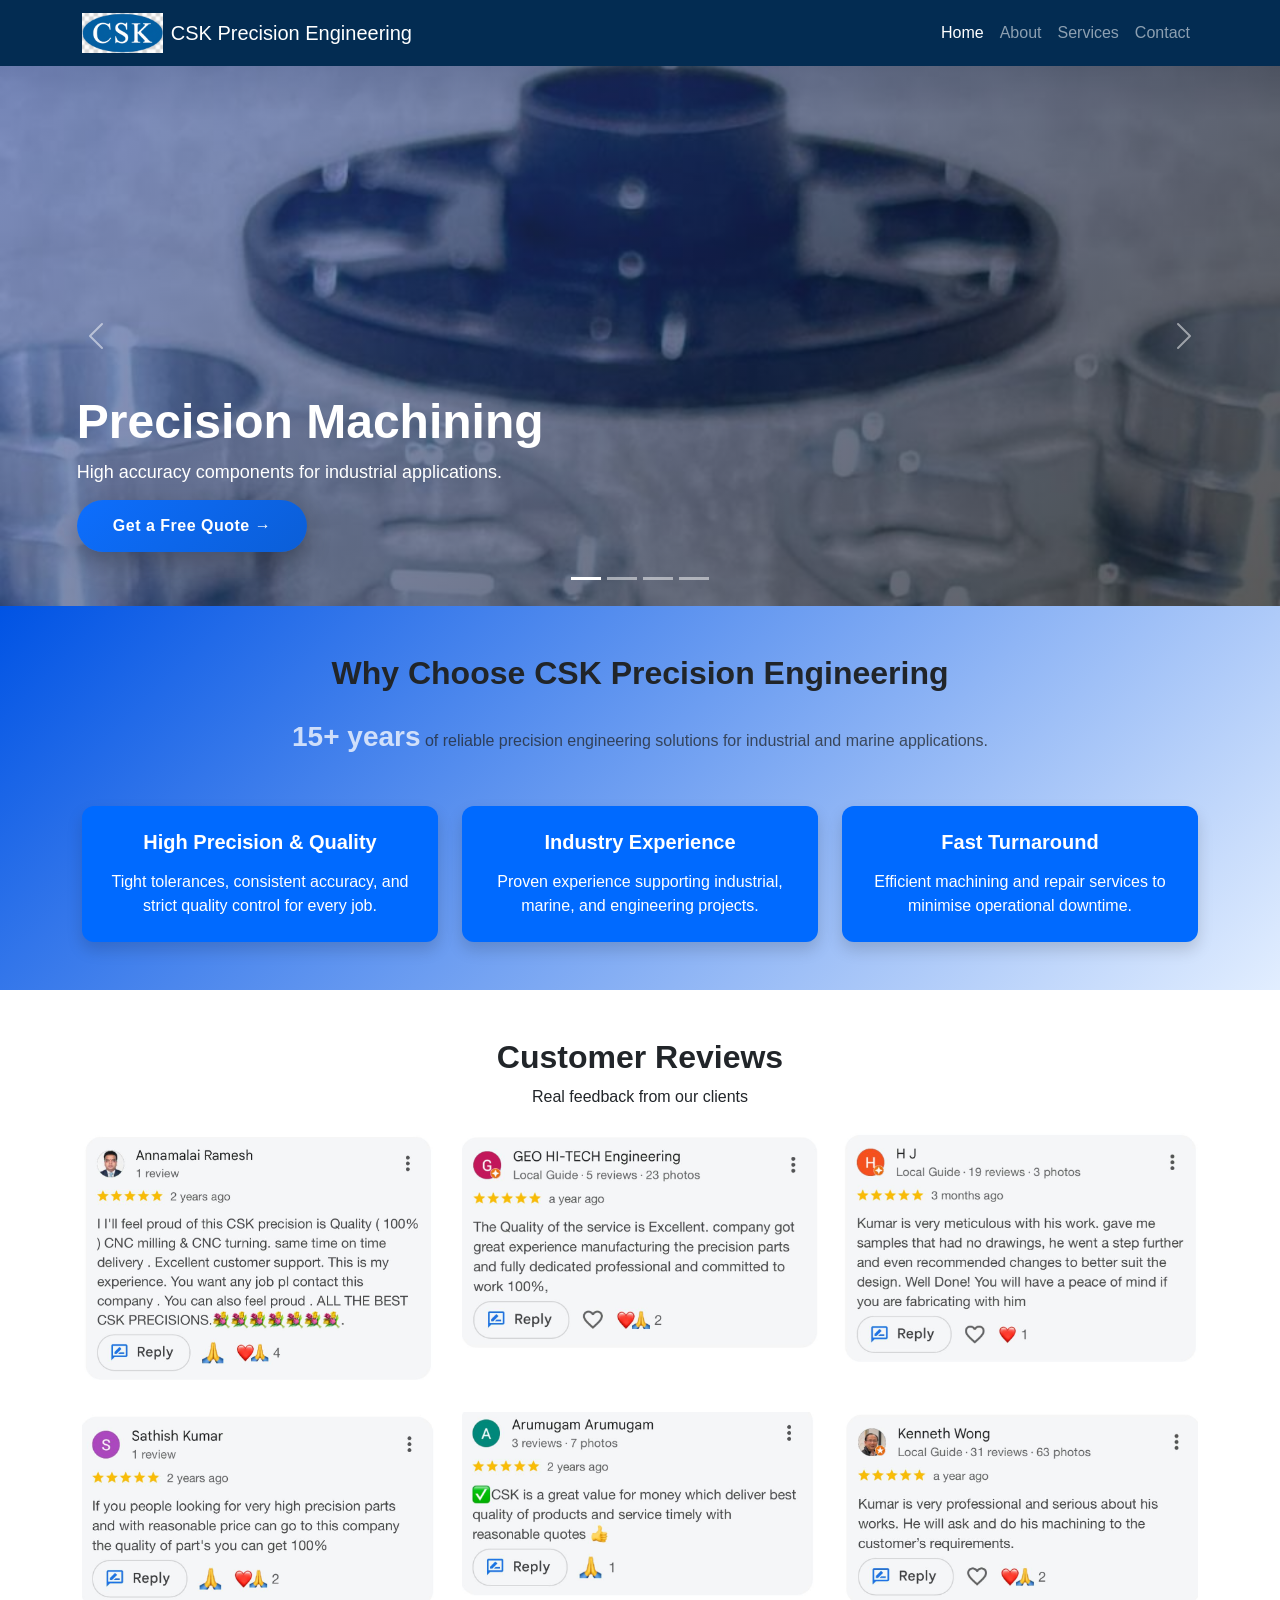
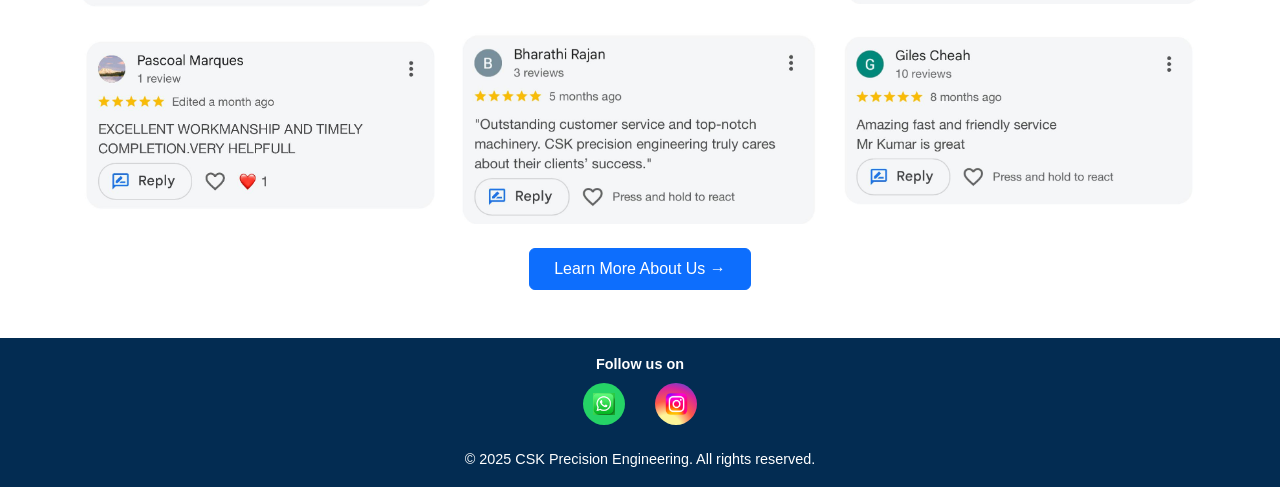
==== index.html @ 38c553c3 "minor" ====
<!DOCTYPE html>
<html lang="en">

<head>
    <meta charset="UTF-8" />
    <meta name="viewport" content="width=device-width, initial-scale=1" />

    <title>CSK Precision Engineering | Home</title>

    <!-- Bootstrap CSS -->
    <link href="https://cdn.jsdelivr.net/npm/bootstrap@5.3.3/dist/css/bootstrap.min.css" rel="stylesheet" />

    <!-- Custom CSS -->
    <link rel="stylesheet" href="css/style.css" />

    <meta name="google-site-verification" content="BvmL6Q4kdtdmWYwuyx-LeD5Uqo5vGnasikc4XEHShZE" />
</head>

<body>

    <!-- NAVBAR -->
    <nav class="top navbar navbar-expand-lg navbar-dark">
        <div class="container">
            <a class="navbar-brand d-flex align-items-center" href="index.html">
                <img src="assets/images/logo.png" alt="CSK Precision Engineering Logo" class="logo me-2">
                <span>CSK Precision Engineering</span>
            </a>
            <!-- code for the hamburger for small screens -->
            <button class="navbar-toggler" type="button" data-bs-toggle="collapse" data-bs-target="#navbarNav">
                <span class="navbar-toggler-icon"></span>
            </button>

            <div class="collapse navbar-collapse" id="navbarNav">
                <ul class="navbar-nav ms-auto">
                    <li class="nav-item">
                        <a class="nav-link active" href="index.html">Home</a>
                    </li>
                    <li class="nav-item">
                        <a class="nav-link" href="about.html">About</a>
                    </li>
                    <li class="nav-item">
                        <a class="nav-link" href="services.html">Services</a>
                    </li>
                    <li class="nav-item">
                        <a class="nav-link" href="contact.html">Contact</a>
                    </li>
                </ul>
            </div>
        </div>
    </nav>

    <!-- HERO SECTION -->
    <!-- HOME CAROUSEL -->
    <section>
        <div id="homeCarousel" class="carousel slide carousel-fade" data-bs-ride="carousel">

            <!-- Indicators -->
            <div class="carousel-indicators">
                <button type="button" data-bs-target="#homeCarousel" data-bs-slide-to="0" class="active"></button>
                <button type="button" data-bs-target="#homeCarousel" data-bs-slide-to="1"></button>
                <button type="button" data-bs-target="#homeCarousel" data-bs-slide-to="2"></button>
                <button type="button" data-bs-target="#homeCarousel" data-bs-slide-to="3"></button>
            </div>

            <!-- Slides -->
            <div class="carousel-inner">

                <!-- Slide 1 -->
                <div class="carousel-item active">
                    <img src="assets/images/carousel/precision.jpg" class="d-block w-100 carousel-img-precision"
                        alt="Precision machining">
                    <div class="carousel-caption text-start">
                        <h1 class="fw-bold">Precision Machining</h1>
                        <p class="d-none d-md-block">
                            High accuracy components for industrial applications.
                        </p>
                        <a href="contact.html" class="btn btn-cta btn-blue">
                            Get a Free Quote →
                        </a>
                    </div>
                </div>

                <!-- Slide 2 -->
                <div class="carousel-item">
                    <img src="assets/images/carousel/hero.jpg" class="d-block w-100 carousel-img"
                        alt="CNC turning and milling">
                    <div class="carousel-caption text-start">
                        <h1 class="fw-bold">Industrial Machining</h1>
                        <p class="d-none d-md-block">
                            Precision engineering for industrial applications.

                            Reliable repeatability for prototypes and production runs.
                        </p>
                        <a href="services.html" class="btn btn-cta btn-blue">
                            View Services →
                        </a>
                    </div>
                </div>

                <!-- Slide 3 -->
                <div class="carousel-item">
                    <img src="assets/images/carousel/machine.jpg" class="d-block w-100 carousel-img"
                        alt="Industrial machinery">
                    <div class="carousel-caption text-start">
                        <h1 class="fw-bold">CNC Turning & Milling</h1>
                        <p class="d-none d-md-block">
                            Reliable repeatability for prototypes and production runs.
                        </p>
                        <a href="services.html" class="btn btn-sm btn-cta btn-blue">
                            Our Capabilities →
                        </a>
                    </div>
                </div>

                <!-- Slide 4 -->
                <div class="carousel-item">
                    <img src="assets/images/carousel/parts.jpg" class="d-block w-100 carousel-img"
                        alt="Industrial and marine repair works">
                    <div class="carousel-caption text-start">
                        <h1 class="fw-bold">Industrial & Marine Repairs</h1>
                        <p class="d-none d-md-block">
                            Repair & restoration to reduce downtime.
                        </p>
                        <a href="contact.html" class="btn btn-sm btn-cta btn-blue">
                            Contact Us →
                        </a>
                    </div>
                </div>

            </div>

            <!-- Controls -->
            <button class="carousel-control-prev" type="button" data-bs-target="#homeCarousel" data-bs-slide="prev">
                <span class="carousel-control-prev-icon"></span>
            </button>

            <button class="carousel-control-next" type="button" data-bs-target="#homeCarousel" data-bs-slide="next">
                <span class="carousel-control-next-icon"></span>
            </button>

        </div>
    </section>

    <!-- WHY CHOOSE US -->
    <section class="custom-bg py-5">
        <div class="container">

            <h2 class="text-center fw-bold mb-4">
                Why Choose CSK Precision Engineering
            </h2>
            <p class="text-center mb-5 opacity-75">
                <span class="fw-bold fs-3 text-white">15+ years</span>
                of reliable precision engineering solutions for industrial and marine applications.
            </p>

            <div class="row g-4 text-center">

                <!-- Box 1 -->
                <div class="col-12 col-md-4">
                    <div class="box-blue shadow">
                        <h5 class="fw-semibold mb-3">High Precision & Quality</h5>
                        <p class="mb-0">
                            Tight tolerances, consistent accuracy, and strict quality control for every job.
                        </p>
                    </div>
                </div>

                <!-- Box 2 -->
                <div class="col-12 col-md-4">
                    <div class="box-blue shadow">
                        <h5 class="fw-semibold mb-3">Industry Experience</h5>
                        <p class="mb-0">
                            Proven experience supporting industrial, marine, and engineering projects.
                        </p>
                    </div>
                </div>

                <!-- Box 3 -->
                <div class="col-12 col-md-4">
                    <div class="box-blue shadow">
                        <h5 class="fw-semibold mb-3">Fast Turnaround</h5>
                        <p class="mb-0">
                            Efficient machining and repair services to minimise operational downtime.
                        </p>
                    </div>
                </div>

            </div>

        </div>
    </section>



    <!-- REVIEWS SECTION -->
    <section class="reviews-section py-5">
        <div class="container">
            <h2 class="text-center fw-bold mb-2">Customer Reviews</h2>
            <p class="text-center mb-4">Real feedback from our clients</p>

            <div class="row g-4">
                <!-- Review Image 1 -->
                <div class="col-12 col-md-4 col-sm-6">
                    <div class="review-img-card">
                        <img src="assets/images/reviews/r1.jpg" alt="Customer Review 1" class="img-fluid">
                    </div>
                </div>

                <!-- Review Image 2 -->
                <div class="col-12 col-md-4 col-sm-6">
                    <div class="review-img-card">
                        <img src="assets/images/reviews/r6.jpg" alt="Customer Review 2" class="img-fluid">
                    </div>
                </div>

                <!-- Review Image 3 -->
                <div class="col-12 col-md-4 col-sm-6">
                    <div class="review-img-card">
                        <img src="assets/images/reviews/r3.jpg" alt="Customer Review 3" class="img-fluid">
                    </div>
                </div>

                <!-- Review Image 4 -->
                <div class="col-12 col-md-4 col-sm-6">
                    <div class="review-img-card">
                        <img src="assets/images/reviews/r4.jpg" alt="Customer Review 4" class="img-fluid">
                    </div>
                </div>

                <!-- Review Image 5 -->
                <div class="col-12 col-md-4 col-sm-6">
                    <div class="review-img-card">
                        <img src="assets/images/reviews/r5.jpg" alt="Customer Review 5" class="img-fluid">
                    </div>
                </div>

                <!-- Review Image 6 -->
                <div class="col-12 col-md-4 col-sm-6">
                    <div class="review-img-card">
                        <img src="assets/images/reviews/r7.jpg" alt="Customer Review 6" class="img-fluid">
                    </div>
                </div>

                <div class="col-12 col-md-4 col-sm-6">
                    <div class="review-img-card">
                        <img src="assets/images/reviews/new_r.jpg" alt="Customer Review 5" class="img-fluid">
                    </div>
                </div>

                <div class="col-12 col-md-4 col-sm-6">
                    <div class="review-img-card">
                        <img src="assets/images/reviews/r8.jpg" alt="Customer Review 5" class="img-fluid">
                    </div>
                </div>

                <div class="col-12 col-md-4 col-sm-6">
                    <div class="review-img-card">
                        <img src="assets/images/reviews/r9.jpg" alt="Customer Review 5" class="img-fluid">
                    </div>
                </div>
            </div>
            <div class="text-center mt-4">
                <a href="about.html" class="btn btn-primary px-4 py-2">
                    Learn More About Us →
                </a>
            </div>

        </div>
    </section>


    <!-- FOOTER -->
    <footer class="mb-0 top text-center py-3" style="color: white;">
        <p class="mb-2 fw-semibold">Follow us on</p>

        <div class="mb-4 footer-icons">
            <a href="https://wa.me/6591832373" target="_blank" class="footer-icon whatsapp" aria-label="WhatsApp">
                <img src="assets/images/whatsapp.png" alt="WhatsApp">
            </a>


            <a href="https://www.instagram.com/csk_precision_engineering_" target="_blank" class="footer-icon instagram"
                aria-label="Instagram">
                <img src="assets/images/instagram.png" alt="Instagram">
            </a>


        </div>

        <p class="mb-0">
            © 2025 CSK Precision Engineering. All rights reserved.
        </p>
    </footer>

    <!-- Bootstrap JS -->
    <script src="https://cdn.jsdelivr.net/npm/bootstrap@5.3.3/dist/js/bootstrap.bundle.min.js"></script>

    <!-- Custom JS -->
    <script src="js/main.js"></script>

</body>

</html>
---- css/style.css ----
body {
  font-family: Arial, sans-serif;
}

h1,
h2 {
  font-weight: 600;
}

footer {
  font-size: 0.9rem;
}

/* BUTTON */
.btn-green {
  background: linear-gradient(135deg, #25D366, #128C7E);
  box-shadow: 0 10px 25px rgba(37, 211, 102, 0.35);
}

.btn-green:hover {
  background: linear-gradient(135deg, #1ebe5d, #0f7a6b);
  box-shadow: 0 15px 30px rgba(37, 211, 102, 0.45);
}

.btn-blue {
  background: linear-gradient(135deg, #0d6efd, #0b5ed7);
  box-shadow: 0 10px 25px rgba(13, 110, 253, 0.35);
}

.btn-blue:hover {
  background: linear-gradient(135deg, #0b5ed7, #0a58ca);
  box-shadow: 0 15px 30px rgba(13, 110, 253, 0.45);
}

.btn-cta {
  color: #ffffff;
  padding: 14px 36px;
  border-radius: 50px;
  font-weight: 600;
  letter-spacing: 0.5px;
  border: none;
  box-shadow: 0 10px 25px rgba(0, 0, 0, 0.25);
  transition: all 0.3s ease;
  text-decoration: none;
}

.btn-cta:hover {
  transform: translateY(-2px);
  color: #ffffff;
}

/* HERO SECTION WITH BACKGROUND IMAGE */
.hero-section {
  position: relative;
  min-height: 80vh;
  display: flex;
  align-items: center;
  justify-content: center;
  background-image: url("../assets/images/hero.jpg");
  background-size: cover;
  background-position: center;
  background-repeat: no-repeat;
}

/* Dark overlay for readability */
.hero-section::before {
  content: "";
  position: absolute;
  inset: 0;
  background: rgba(0, 0, 0, 0.55);
}

/* Keep text above overlay */
.hero-content {
  position: relative;
  z-index: 2;
}



/* Simple themed header for inner pages */
.page-hero {
  background: linear-gradient(135deg, rgba(39, 145, 244, 0.85), rgb(0, 106, 255))
}

/* Service cards feel more premium */
.service-card {
  border: 0;
  border-radius: 16px;
}

.service-card .card-title {
  font-weight: 700;
}


/* background: linear-gradient(135deg, rgba(13, 110, 253, 0.85), rgba(0, 0, 0, 0.85)); */



/* images inside services section tag */
.service-img {
  min-height: 100%;
  background-size: cover;
  background-position: center;
}


.service-card {
  border-radius: 16px;
  border: none;
}

/* 
.top{
    background-color: #002F6C;
} */

.top {
  background-color: #032c52;
}

.carousel-img {
  height: 60vh;
  object-fit: cover;
}

.carousel-img-precision {
  height: 60vh;
  object-fit: cover;
  object-position: center top;

}

.carousel-item::before {
  content: "";
  position: absolute;
  inset: 0;
  background: linear-gradient(135deg,
      rgba(53, 84, 177, 0.55),
      rgba(0, 0, 0, 0.65));
  z-index: 1;
}

/* Ensure caption is always visible on top */
.carousel-caption {
  z-index: 5;
  left: 8%;
  right: 8%;
  bottom: 18%;
  text-align: left;
  padding: 0;
  /* avoid extra padding that can push content */
}

.logo {
  height: 40px;
  width: auto;
}

/* Blue info boxes */
.box-blue {
  background-color: rgb(0, 106, 255);
  color: #ffffff;
  border-radius: 12px;
  padding: 24px;
}

.box-blue:hover {
  background-color: rgb(1, 49, 116);
  transition: background-color 0.3s ease;
}


/* Force uniform carousel image size */
#aboutCarousel img {
  width: 100%;
  height: 360px;
  /* adjust if you want taller/shorter */
  object-fit: cover;
  /* fills area, crops edges nicely */
}

/* index second para */
.custom-bg {
  background: linear-gradient(135deg, rgb(0, 83, 228), rgb(226, 238, 255));
}


.footer {
  background: linear-gradient(135deg, #002f6c, #0060e6);
  color: #ffffff;
}

.footer-icon {
  display: inline-flex;
  align-items: center;
  justify-content: center;
  width: 42px;
  height: 42px;
  margin: 0 8px;
  border-radius: 50%;
  background-color: rgba(255, 255, 255, 0.15);
  /* visible by default */
  text-decoration: none;
  transition: all 0.3s ease;
}


.footer-icons {
  display: flex;
  /* 🔑 key fix */
  justify-content: center;
  /* center horizontally */
  align-items: center;
  /* align vertically */
  gap: 14px;
  /* spacing between icons */
}

.footer-icon img {
  width: 22px;
  height: 22px;
  object-fit: contain;
}

.footer-icon.instagram img {
  width: 39px;
  height: 39px;
  object-fit: contain;
}

.footer-icon.whatsapp {
  background-color: #25D366;

}

.footer-icon.instagram {
  background: radial-gradient(circle at 30% 107%,
      #fdf497, #fdf497, #fd5949, #d6249f, #285AEB);
}

/* Individual brand colours on hover */
.footer-icon.whatsapp:hover {
  background-color: rgba(255, 255, 255, 0.15);
}

.footer-icon.instagram:hover {
  background-color: rgba(255, 255, 255, 0.15);

}


/* mobile responsiveness */

/* 1) Prevent weird horizontal scrolling on mobile */
html,
body {
  overflow-x: hidden;
}


/* Responsive text */
.carousel-caption h1 {
  font-size: clamp(22px, 4vw, 48px);
  line-height: 1.15;
  margin-bottom: 10px;
}

.carousel-caption p {
  font-size: clamp(14px, 2vw, 18px);
  margin-bottom: 14px;
}


/* Mobile fixes */
@media (max-width: 576px) {
  .carousel-item img {
    height: 60vh;
  }
    .carousel-caption .btn {
    padding: 10px 14px !important;
    margin-bottom: 15px;
    font-size: 14px !important;
    line-height: 1.2;
  }
}
  .carousel-caption {
    bottom: 10%;
    left: 6%;
    right: 6%;
  }


  /* show the paragraph on mobile if you want */
  .carousel-caption p {
    display: block !important;
  }

/* Keep hamburger on the right */
.navbar-toggler {
  margin-left: auto;
}

/* Make the collapse take full width so it drops below */
.navbar-collapse {
  width: 100%;
}

/* Optional: make the dropdown menu visible with spacing */
@media (max-width: 576px) {
  .navbar-collapse {
    background: #032c52;     /* same as your top color */
    padding: 10px 12px;
    border-radius: 12px;
    margin-top: 10px;
  }
}
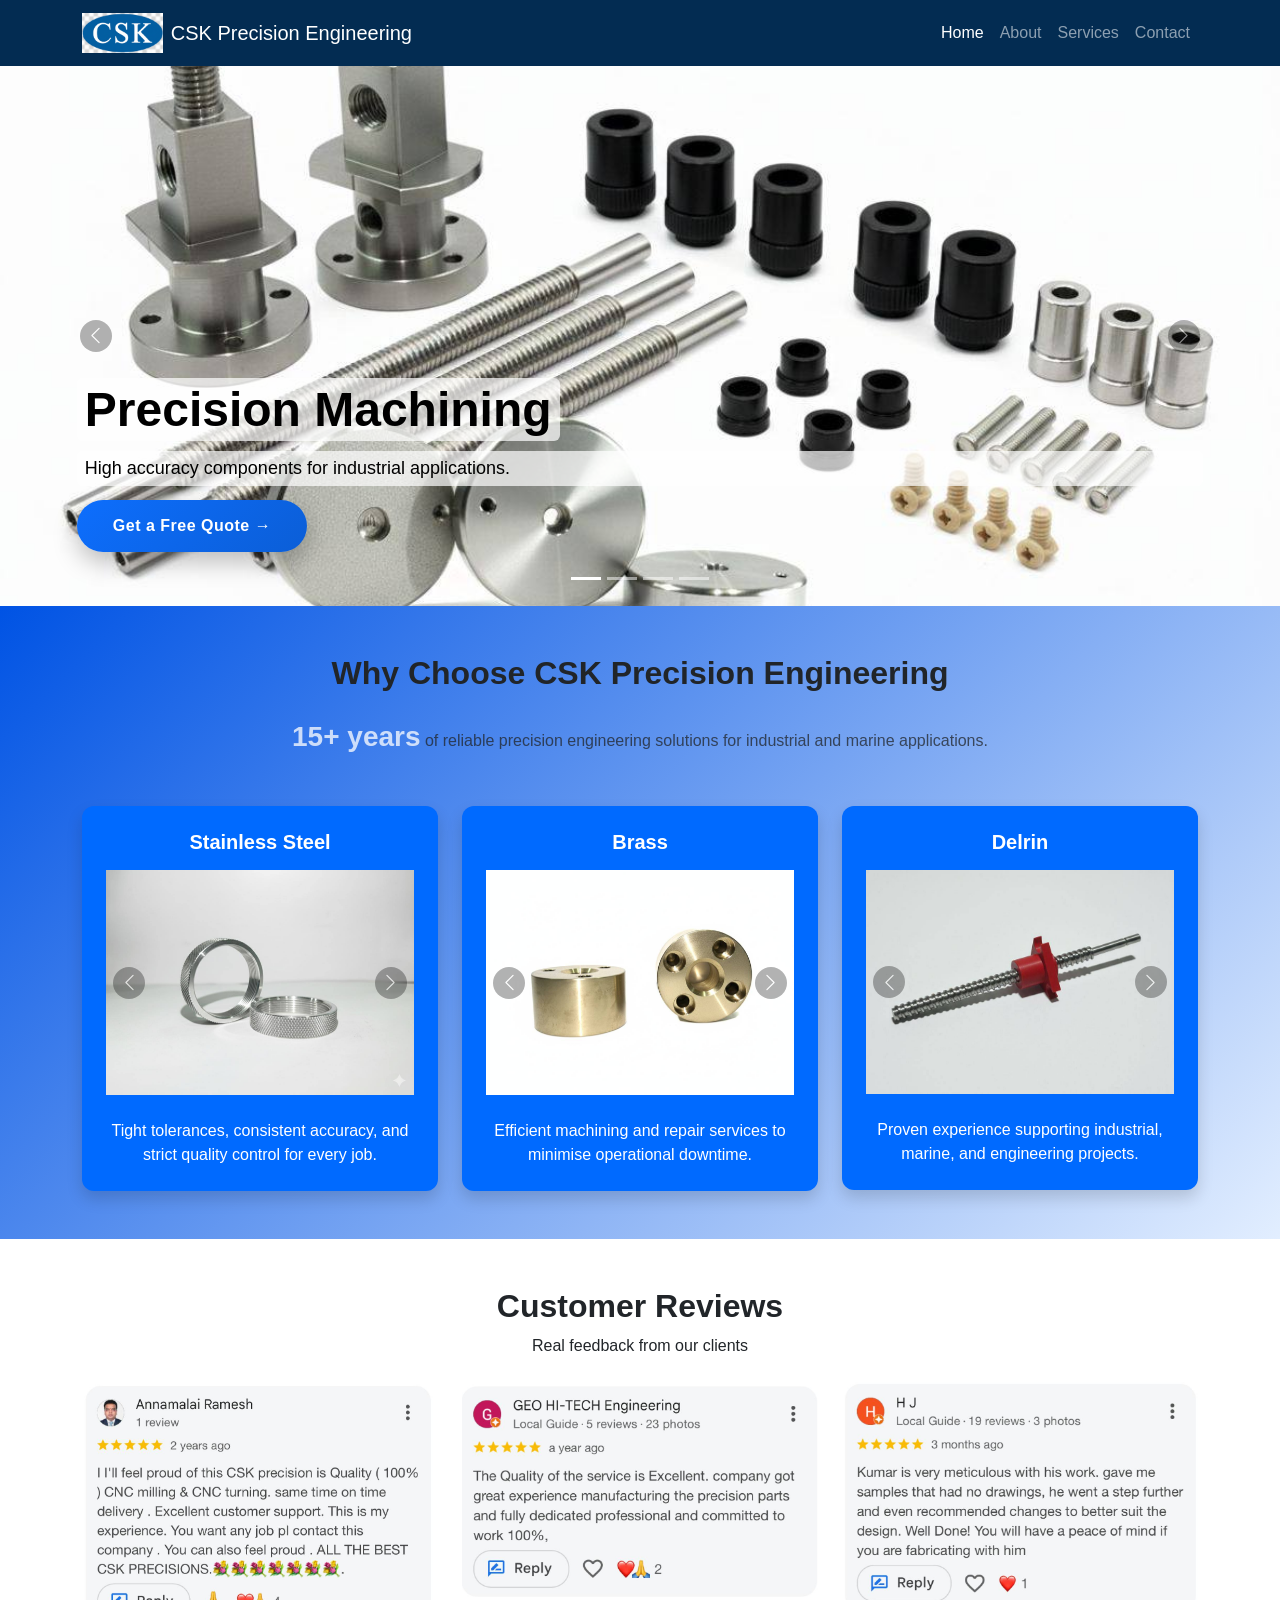
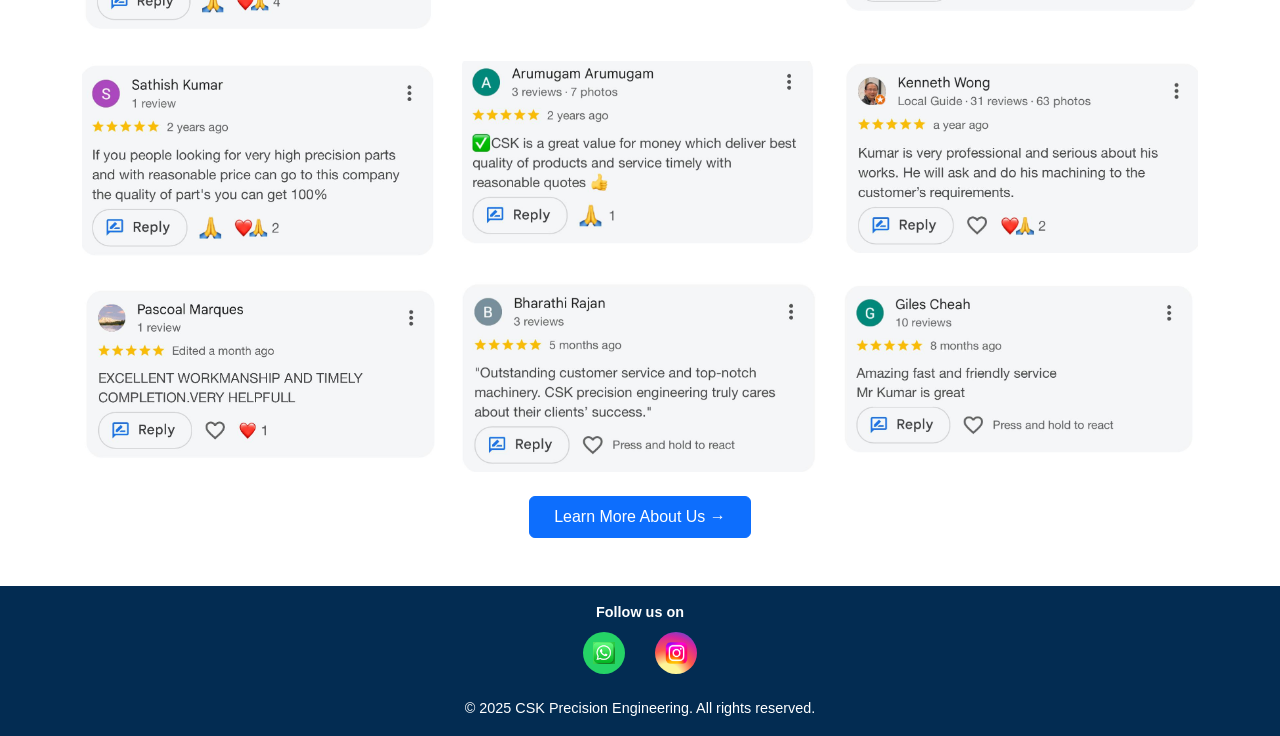
==== commit fa1c9446: "change" ====
--- a/index.html
+++ b/index.html
@@ -67,11 +67,11 @@
 
                 <!-- Slide 1 -->
                 <div class="carousel-item active">
-                    <img src="assets/images/carousel/precision.jpg" class="d-block w-100 carousel-img-precision"
+                    <img src="assets/images/carousel/idxprecision.jpg" class="d-block w-100 carousel-img"
                         alt="Precision machining">
                     <div class="carousel-caption text-start">
-                        <h1 class="fw-bold">Precision Machining</h1>
-                        <p class="d-none d-md-block">
+                        <h1 class="fw-bold idx-bg">Precision Machining</h1>
+                        <p class="d-none d-md-block idx-bg">
                             High accuracy components for industrial applications.
                         </p>
                         <a href="contact.html" class="btn btn-cta btn-blue">
@@ -158,34 +158,162 @@
                 <!-- Box 1 -->
                 <div class="col-12 col-md-4">
                     <div class="box-blue shadow">
-                        <h5 class="fw-semibold mb-3">High Precision & Quality</h5>
+                        <h5 class="fw-semibold mb-3">Stainless Steel</h5>
+
+                        <div id="carouselPrecision" class="carousel slide" data-bs-ride="carousel">
+                            <div class="carousel-inner">
+                                <div class="carousel-item active">
+                                    <img src="assets/images/indexcar/ss1.jpg"
+                                        class="d-block w-100 box-carousel-img" alt="Precision Machining">
+                                </div>
+                                <div class="carousel-item">
+                                    <img src="assets/images/indexcar/ss2.jpg"
+                                        class="d-block w-100 box-carousel-img" alt="Quality Control">
+                                </div>
+                                <div class="carousel-item">
+                                    <img src="assets/images/indexcar/ss3.jpg"
+                                        class="d-block w-100 box-carousel-img" alt="Quality Control">
+                                </div>
+                                <div class="carousel-item">
+                                    <img src="assets/images/indexcar/ss4.jpg"
+                                        class="d-block w-100 box-carousel-img" alt="Quality Control">
+                                </div>
+                                <div class="carousel-item">
+                                    <img src="assets/images/indexcar/ss5.jpg"
+                                        class="d-block w-100 box-carousel-img" alt="Quality Control">
+                                </div>                                <div class="carousel-item">
+                                    <img src="assets/images/indexcar/ss6.jpg"
+                                        class="d-block w-100 box-carousel-img" alt="Quality Control">
+                                </div>                                <div class="carousel-item">
+                                    <img src="assets/images/indexcar/ss7.jpg"
+                                        class="d-block w-100 box-carousel-img" alt="Quality Control">
+                                </div>
+                                <div class="carousel-item">
+                                    <img src="assets/images/indexcar/ss8.jpg"
+                                        class="d-block w-100 box-carousel-img" alt="Quality Control">
+                                </div>                         
+
+                                <button class="carousel-control-prev" type="button" data-bs-target="#carouselPrecision"
+                                    data-bs-slide="prev">
+                                    <span class="carousel-control-prev-icon"></span>
+                                </button>
+
+                                <button class="carousel-control-next" type="button" data-bs-target="#carouselPrecision"
+                                    data-bs-slide="next">
+                                    <span class="carousel-control-next-icon"></span>
+                                </button>
+                            </div>
+                        </div>
+                        <br>
+
                         <p class="mb-0">
                             Tight tolerances, consistent accuracy, and strict quality control for every job.
                         </p>
                     </div>
                 </div>
+
+
+                <!-- Box 3 -->
+                <div class="col-12 col-md-4">
+                    <div class="box-blue shadow">
+                        <h5 class="fw-semibold mb-3">Brass</h5>
+
+                        <div id="carouselfast" class="carousel slide" data-bs-ride="carousel">
+                            <div class="carousel-inner">
+                                <div class="carousel-item active">
+                                    <img src="assets/images/indexcar/b1.jpg" class="d-block w-100 box-carousel-img"
+                                        alt="Fast Turnaround">
+                                </div>
+                                <div class="carousel-item">
+                                    <img src="assets/images/indexcar/b2.jpg" class="d-block w-100 box-carousel-img"
+                                        alt="Fast Turnaround">
+                                </div>
+                                <div class="carousel-item">
+                                    <img src="assets/images/indexcar/b3.jpg" class="d-block w-100 box-carousel-img"
+                                        alt="Fast Turnaround">
+                                </div>
+                                <div class="carousel-item">
+                                    <img src="assets/images/indexcar/b4.jpg" class="d-block w-100 box-carousel-img"
+                                        alt="Fast Turnaround">
+                                </div>
+
+                                <button class="carousel-control-prev" type="button" data-bs-target="#carouselfast"
+                                    data-bs-slide="prev">
+                                    <span class="carousel-control-prev-icon"></span>
+                                </button>
+
+                                <button class="carousel-control-next" type="button" data-bs-target="#carouselfast"
+                                    data-bs-slide="next">
+                                    <span class="carousel-control-next-icon"></span>
+                                </button>
+                            </div>
+                        </div>
+                        <br>
+                        <p class="mb-0">
+                            Efficient machining and repair services to minimise operational downtime.
+                        </p>
+                    </div>
+                </div>
+
+
 
                 <!-- Box 2 -->
                 <div class="col-12 col-md-4">
                     <div class="box-blue shadow">
-                        <h5 class="fw-semibold mb-3">Industry Experience</h5>
+                        <h5 class="fw-semibold mb-3">Delrin</h5>
+
+
+
+
+                        <div id="carouselExp" class="carousel slide" data-bs-ride="carousel">
+                            <div class="carousel-inner">
+                                <div class="carousel-item active">
+                                    <img src="assets/images/indexcar/d1.jpg" class="d-block w-100 box-carousel-img"
+                                        alt="Industry Experience">
+                                </div>
+                                <div class="carousel-item">
+                                    <img src="assets/images/indexcar/d2.jpg" class="d-block w-100 box-carousel-img"
+                                        alt="Industry Experience">
+                                </div>
+                                <div class="carousel-item">
+                                    <img src="assets/images/indexcar/d3.jpg" class="d-block w-100 box-carousel-img"
+                                        alt="Industry Experience">
+                                </div>
+                                <div class="carousel-item">
+                                    <img src="assets/images/indexcar/d4.jpg" class="d-block w-100 box-carousel-img"
+                                        alt="Industry Experience">
+                                </div>
+                                <div class="carousel-item">
+                                    <img src="assets/images/indexcar/d5.jpg" class="d-block w-100 box-carousel-img"
+                                        alt="Industry Experience">
+                                </div>                                <div class="carousel-item">
+                                    <img src="assets/images/indexcar/d6.jpg" class="d-block w-100 box-carousel-img"
+                                        alt="Industry Experience">
+                                </div>                                <div class="carousel-item">
+                                    <img src="assets/images/indexcar/d7.jpg" class="d-block w-100 box-carousel-img"
+                                        alt="Industry Experience">
+                                </div>
+                                <button class="carousel-control-prev" type="button" data-bs-target="#carouselExp"
+                                    data-bs-slide="prev">
+                                    <span class="carousel-control-prev-icon"></span>
+                                </button>
+
+                                <button class="carousel-control-next" type="button" data-bs-target="#carouselExp"
+                                    data-bs-slide="next">
+                                    <span class="carousel-control-next-icon"></span>
+                                </button>
+                            </div>
+                        </div>
+                        <br>
                         <p class="mb-0">
                             Proven experience supporting industrial, marine, and engineering projects.
                         </p>
                     </div>
                 </div>
-
-                <!-- Box 3 -->
-                <div class="col-12 col-md-4">
-                    <div class="box-blue shadow">
-                        <h5 class="fw-semibold mb-3">Fast Turnaround</h5>
-                        <p class="mb-0">
-                            Efficient machining and repair services to minimise operational downtime.
-                        </p>
-                    </div>
-                </div>
-
-            </div>
+            </div>
+
+
+
 
         </div>
     </section>
--- a/css/style.css
+++ b/css/style.css
@@ -123,15 +123,14 @@
 .carousel-img {
   height: 60vh;
   object-fit: cover;
-}
-
-.carousel-img-precision {
-  height: 60vh;
-  object-fit: cover;
-  object-position: center top;
-
-}
-
+  width:100%;
+    object-position: center center; /* important */
+
+}
+
+
+/* ADD IN IF NEEDED FOR IMAGES */
+/* 
 .carousel-item::before {
   content: "";
   position: absolute;
@@ -140,7 +139,7 @@
       rgba(53, 84, 177, 0.55),
       rgba(0, 0, 0, 0.65));
   z-index: 1;
-}
+} */
 
 /* Ensure caption is always visible on top */
 .carousel-caption {
@@ -317,3 +316,24 @@
   }
 }
   
+
+
+
+/* CAROUSEL CONTROL COLOR */
+.carousel-control-prev-icon,
+.carousel-control-next-icon {
+  width: 2rem;
+  height: 2rem;
+  background-color: rgba(0, 0, 0, 0.6);
+  border-radius: 50%;
+  background-size: 60% 60%;
+}
+
+
+.idx-bg{
+  background-color: rgba(255,255,255,0.7); 
+  display: inline-block; 
+  padding: 4px 8px; 
+  border-radius: 6px; 
+  color: #000;
+}
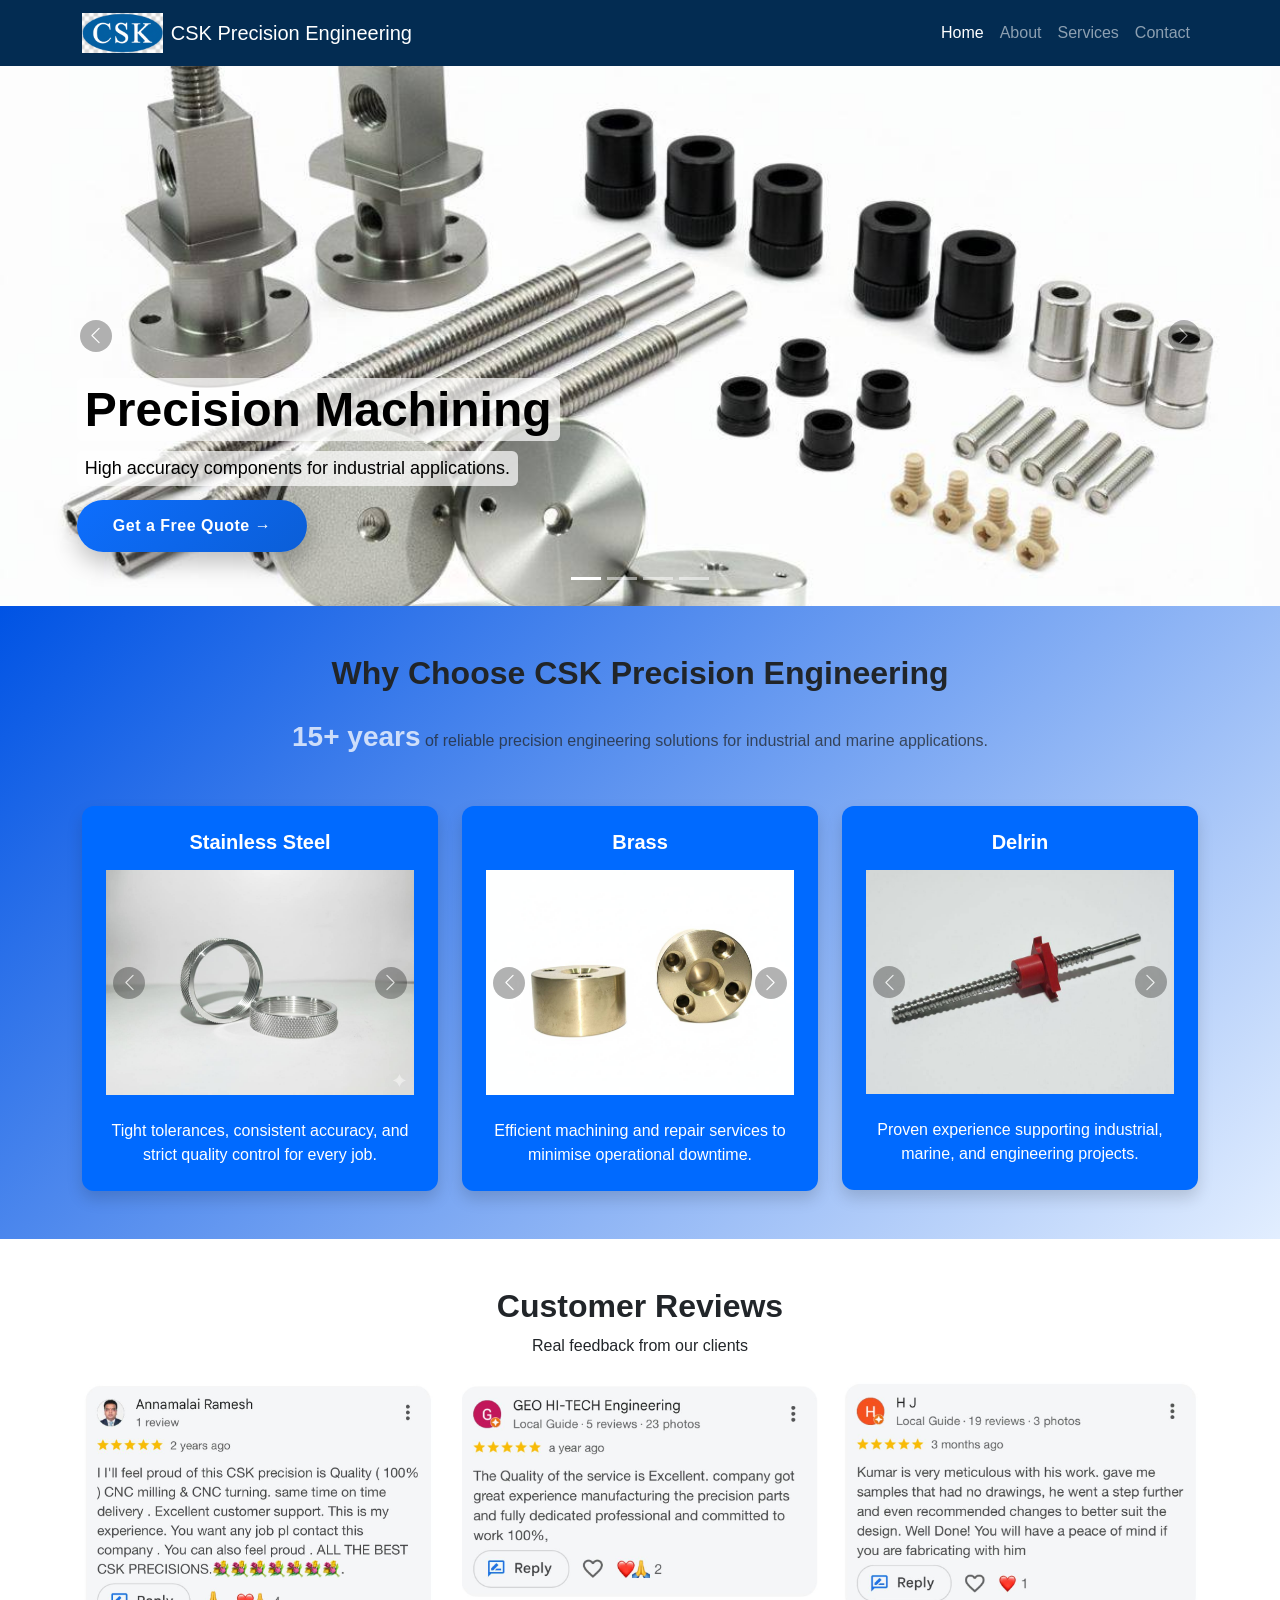
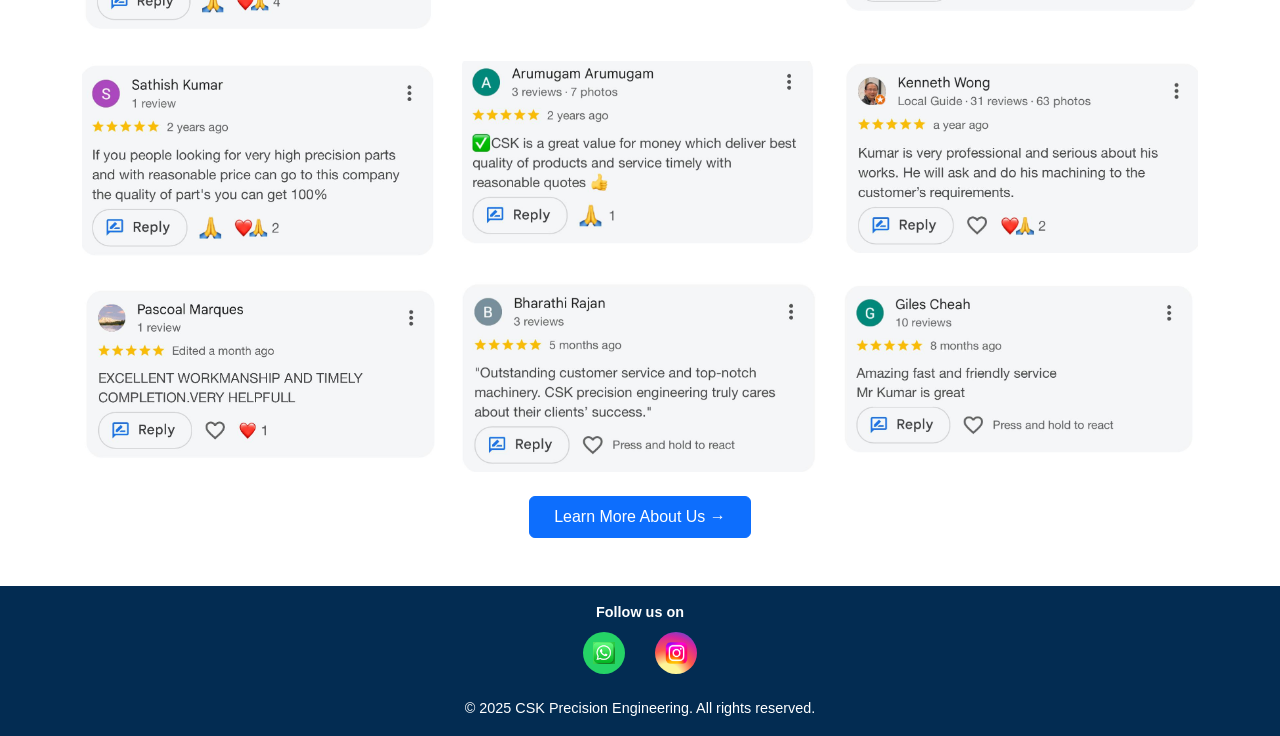
==== commit bfb7eadc: "minor" ====
--- a/index.html
+++ b/index.html
@@ -71,8 +71,9 @@
                         alt="Precision machining">
                     <div class="carousel-caption text-start">
                         <h1 class="fw-bold idx-bg">Precision Machining</h1>
-                        <p class="d-none d-md-block idx-bg">
-                            High accuracy components for industrial applications.
+                        <p class="d-none d-md-block">
+                            <span class="idx-bg"> High accuracy components for industrial applications.</span>
+                           
                         </p>
                         <a href="contact.html" class="btn btn-cta btn-blue">
                             Get a Free Quote →
@@ -85,11 +86,10 @@
                     <img src="assets/images/carousel/hero.jpg" class="d-block w-100 carousel-img"
                         alt="CNC turning and milling">
                     <div class="carousel-caption text-start">
-                        <h1 class="fw-bold">Industrial Machining</h1>
+                        <h1 class="fw-bold idx-bg">Industrial Machining</h1>
                         <p class="d-none d-md-block">
-                            Precision engineering for industrial applications.
-
-                            Reliable repeatability for prototypes and production runs.
+                            <span class="idx-bg">Precision engineering for industrial applications.</span>
+                            
                         </p>
                         <a href="services.html" class="btn btn-cta btn-blue">
                             View Services →
@@ -102,9 +102,10 @@
                     <img src="assets/images/carousel/machine.jpg" class="d-block w-100 carousel-img"
                         alt="Industrial machinery">
                     <div class="carousel-caption text-start">
-                        <h1 class="fw-bold">CNC Turning & Milling</h1>
+                        <h1 class="fw-bold idx-bg">CNC Turning & Milling</h1>
                         <p class="d-none d-md-block">
-                            Reliable repeatability for prototypes and production runs.
+                            <span class="idx-bg">Reliable repeatability for prototypes and production runs.</span>
+
                         </p>
                         <a href="services.html" class="btn btn-sm btn-cta btn-blue">
                             Our Capabilities →
@@ -117,9 +118,11 @@
                     <img src="assets/images/carousel/parts.jpg" class="d-block w-100 carousel-img"
                         alt="Industrial and marine repair works">
                     <div class="carousel-caption text-start">
-                        <h1 class="fw-bold">Industrial & Marine Repairs</h1>
+                        <h1 class="fw-bold idx-bg">Industrial & Marine Repairs</h1>
                         <p class="d-none d-md-block">
-                            Repair & restoration to reduce downtime.
+                            <span class="idx-bg"> Repair & restoration to reduce
+                                downtime.</span>
+
                         </p>
                         <a href="contact.html" class="btn btn-sm btn-cta btn-blue">
                             Contact Us →
@@ -163,35 +166,37 @@
                         <div id="carouselPrecision" class="carousel slide" data-bs-ride="carousel">
                             <div class="carousel-inner">
                                 <div class="carousel-item active">
-                                    <img src="assets/images/indexcar/ss1.jpg"
-                                        class="d-block w-100 box-carousel-img" alt="Precision Machining">
-                                </div>
-                                <div class="carousel-item">
-                                    <img src="assets/images/indexcar/ss2.jpg"
-                                        class="d-block w-100 box-carousel-img" alt="Quality Control">
-                                </div>
-                                <div class="carousel-item">
-                                    <img src="assets/images/indexcar/ss3.jpg"
-                                        class="d-block w-100 box-carousel-img" alt="Quality Control">
-                                </div>
-                                <div class="carousel-item">
-                                    <img src="assets/images/indexcar/ss4.jpg"
-                                        class="d-block w-100 box-carousel-img" alt="Quality Control">
-                                </div>
-                                <div class="carousel-item">
-                                    <img src="assets/images/indexcar/ss5.jpg"
-                                        class="d-block w-100 box-carousel-img" alt="Quality Control">
-                                </div>                                <div class="carousel-item">
-                                    <img src="assets/images/indexcar/ss6.jpg"
-                                        class="d-block w-100 box-carousel-img" alt="Quality Control">
-                                </div>                                <div class="carousel-item">
-                                    <img src="assets/images/indexcar/ss7.jpg"
-                                        class="d-block w-100 box-carousel-img" alt="Quality Control">
-                                </div>
-                                <div class="carousel-item">
-                                    <img src="assets/images/indexcar/ss8.jpg"
-                                        class="d-block w-100 box-carousel-img" alt="Quality Control">
-                                </div>                         
+                                    <img src="assets/images/indexcar/ss1.jpg" class="d-block w-100 box-carousel-img"
+                                        alt="Precision Machining">
+                                </div>
+                                <div class="carousel-item">
+                                    <img src="assets/images/indexcar/ss2.jpg" class="d-block w-100 box-carousel-img"
+                                        alt="Quality Control">
+                                </div>
+                                <div class="carousel-item">
+                                    <img src="assets/images/indexcar/ss3.jpg" class="d-block w-100 box-carousel-img"
+                                        alt="Quality Control">
+                                </div>
+                                <div class="carousel-item">
+                                    <img src="assets/images/indexcar/ss4.jpg" class="d-block w-100 box-carousel-img"
+                                        alt="Quality Control">
+                                </div>
+                                <div class="carousel-item">
+                                    <img src="assets/images/indexcar/ss5.jpg" class="d-block w-100 box-carousel-img"
+                                        alt="Quality Control">
+                                </div>
+                                <div class="carousel-item">
+                                    <img src="assets/images/indexcar/ss6.jpg" class="d-block w-100 box-carousel-img"
+                                        alt="Quality Control">
+                                </div>
+                                <div class="carousel-item">
+                                    <img src="assets/images/indexcar/ss7.jpg" class="d-block w-100 box-carousel-img"
+                                        alt="Quality Control">
+                                </div>
+                                <div class="carousel-item">
+                                    <img src="assets/images/indexcar/ss8.jpg" class="d-block w-100 box-carousel-img"
+                                        alt="Quality Control">
+                                </div>
 
                                 <button class="carousel-control-prev" type="button" data-bs-target="#carouselPrecision"
                                     data-bs-slide="prev">
@@ -286,10 +291,12 @@
                                 <div class="carousel-item">
                                     <img src="assets/images/indexcar/d5.jpg" class="d-block w-100 box-carousel-img"
                                         alt="Industry Experience">
-                                </div>                                <div class="carousel-item">
+                                </div>
+                                <div class="carousel-item">
                                     <img src="assets/images/indexcar/d6.jpg" class="d-block w-100 box-carousel-img"
                                         alt="Industry Experience">
-                                </div>                                <div class="carousel-item">
+                                </div>
+                                <div class="carousel-item">
                                     <img src="assets/images/indexcar/d7.jpg" class="d-block w-100 box-carousel-img"
                                         alt="Industry Experience">
                                 </div>
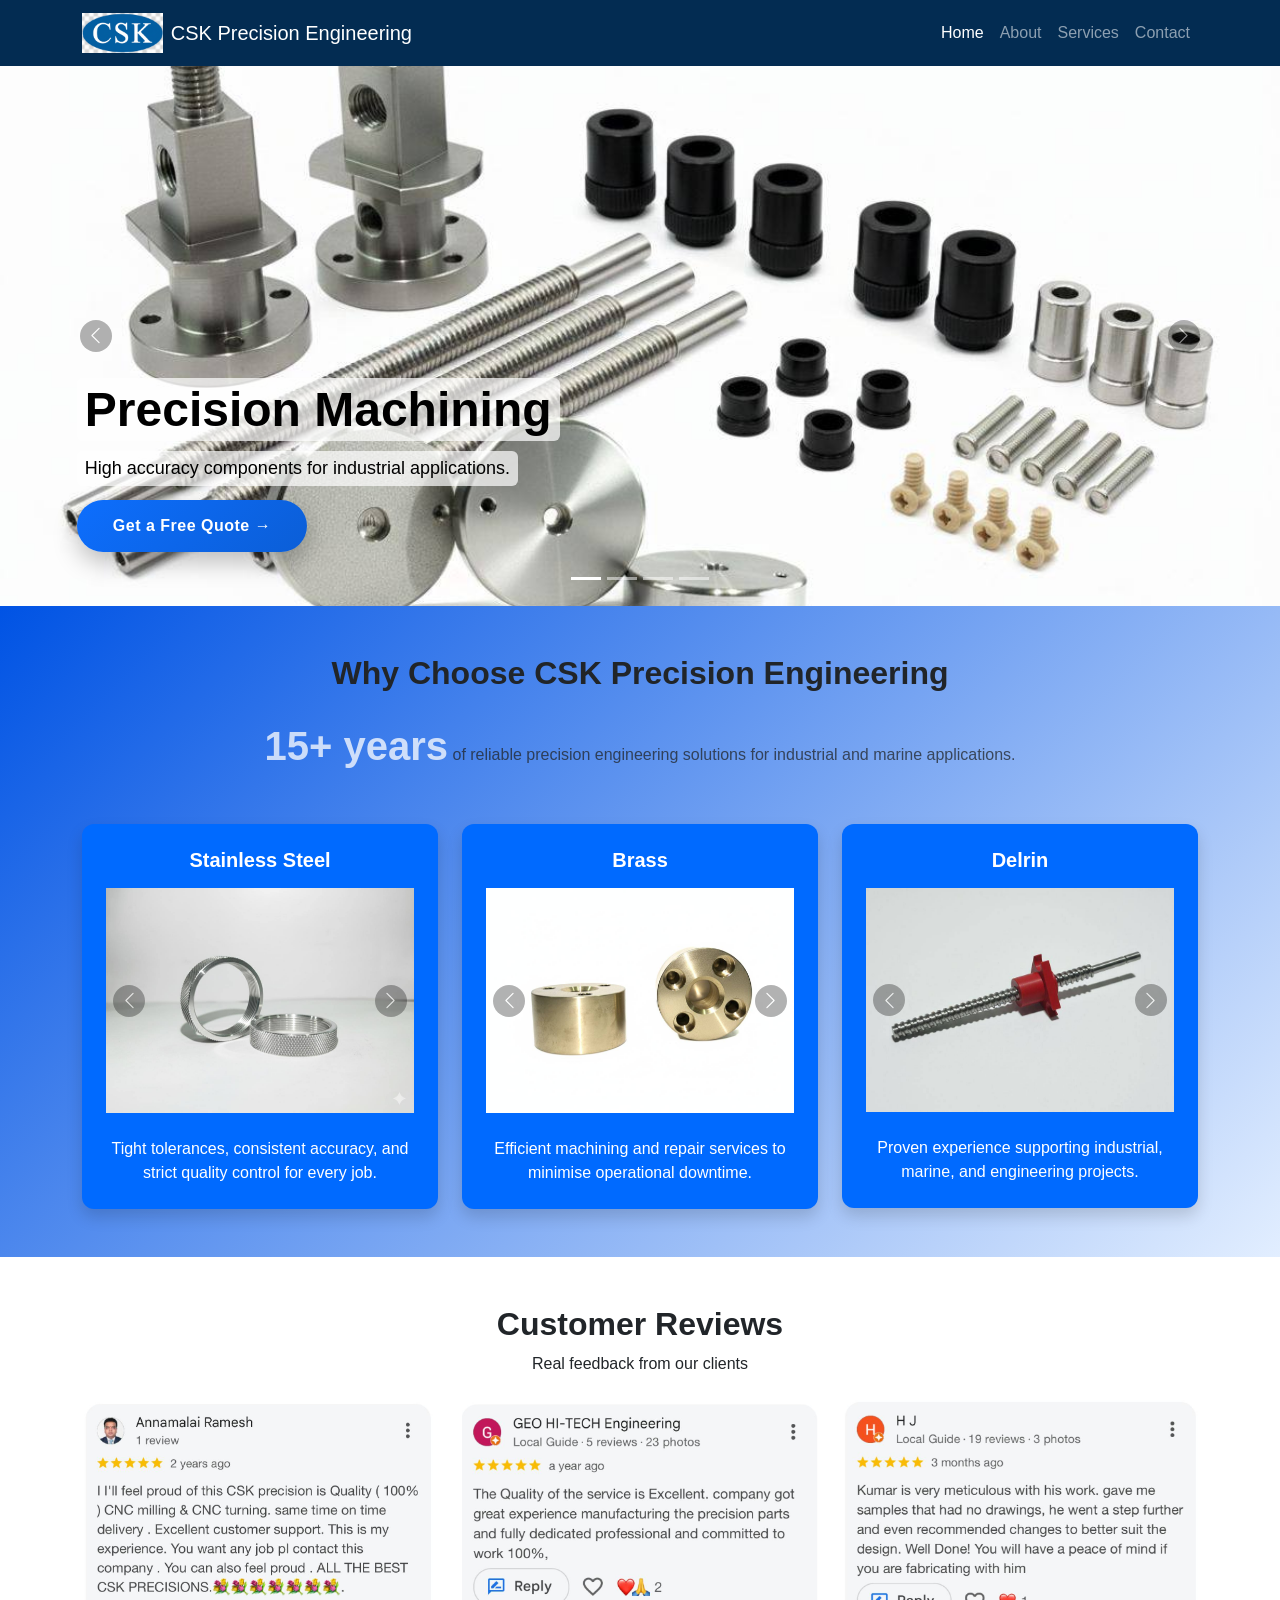
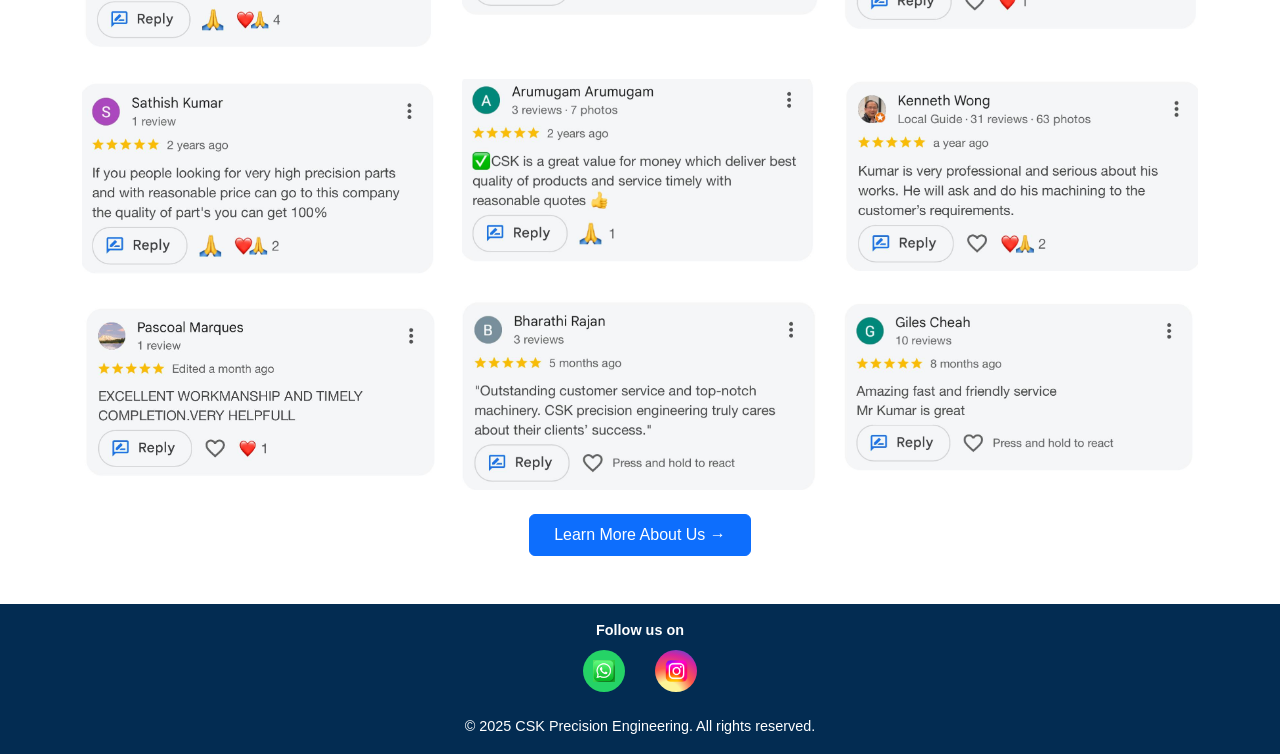
==== commit 913b0a1b: "minor" ====
--- a/index.html
+++ b/index.html
@@ -152,7 +152,7 @@
                 Why Choose CSK Precision Engineering
             </h2>
             <p class="text-center mb-5 opacity-75">
-                <span class="fw-bold fs-3 text-white">15+ years</span>
+                <span class="fw-bold fs-1 text-white">15+ years</span>
                 of reliable precision engineering solutions for industrial and marine applications.
             </p>
 
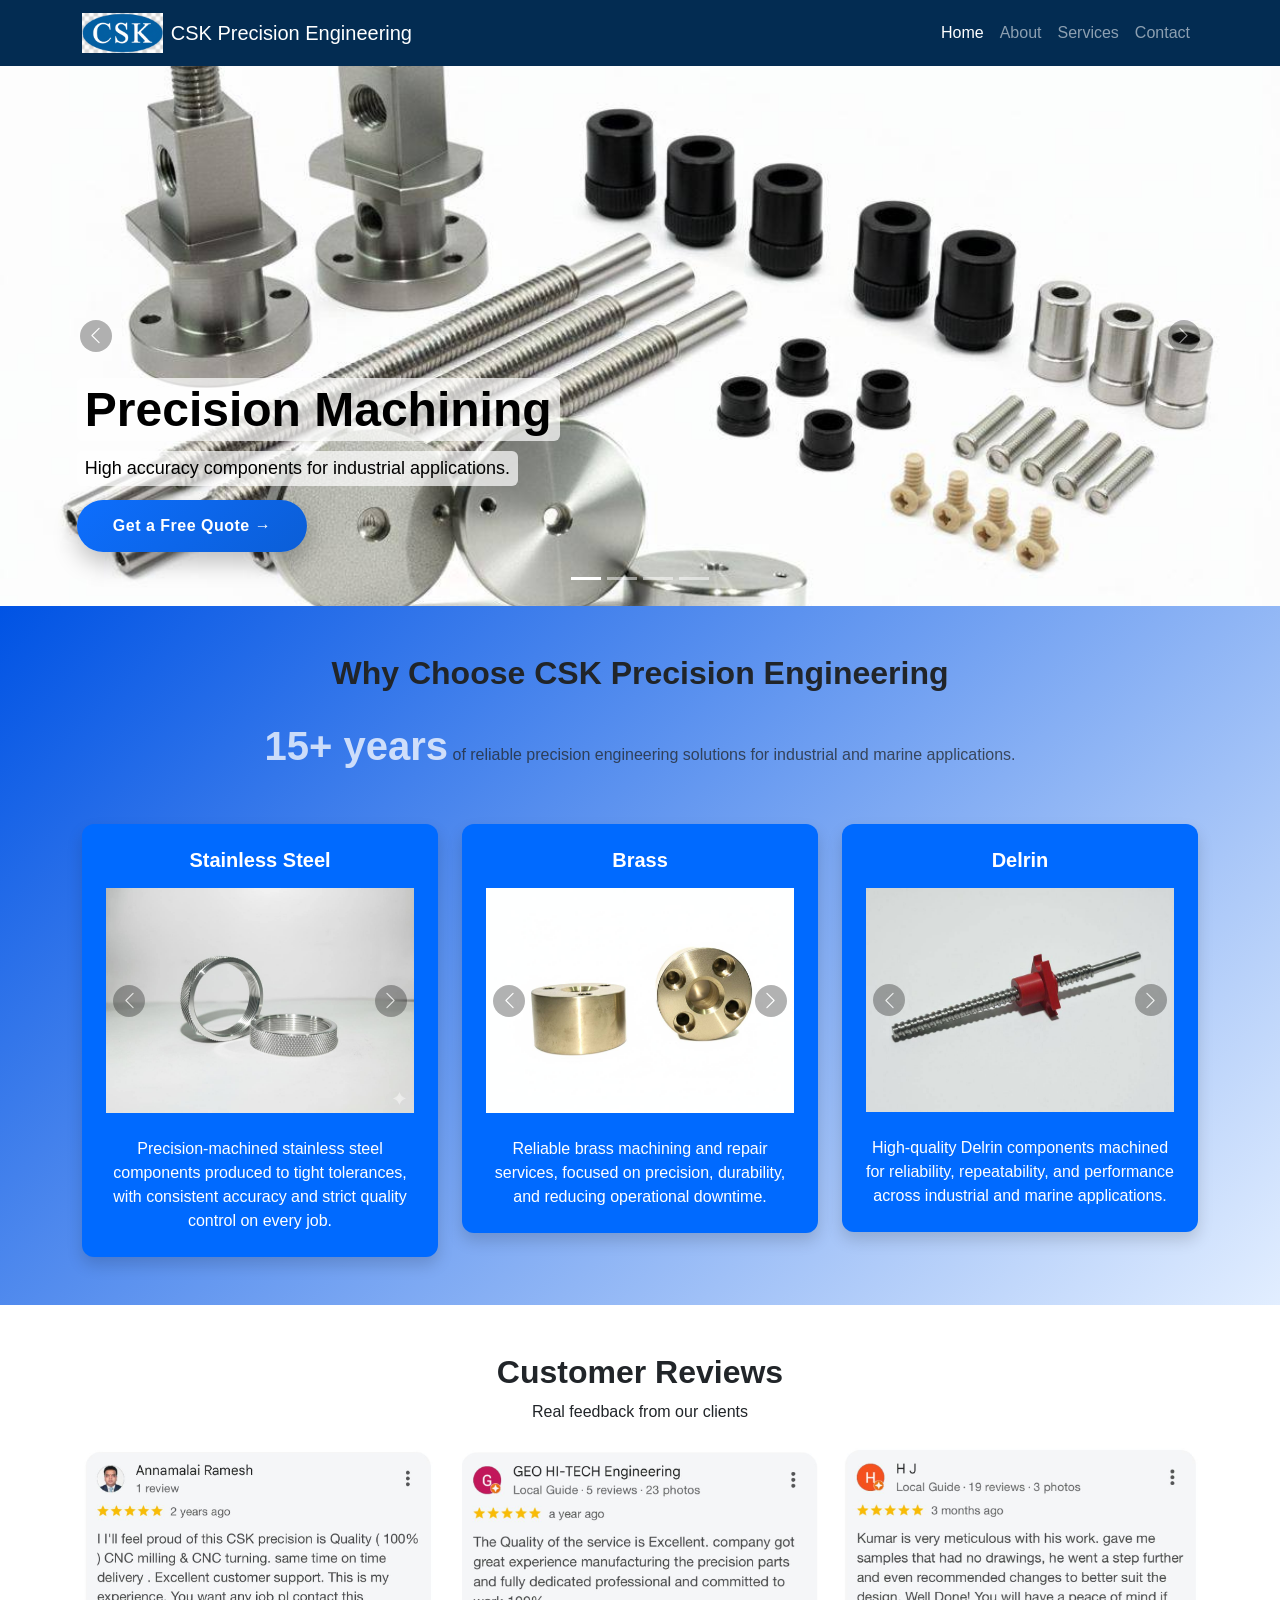
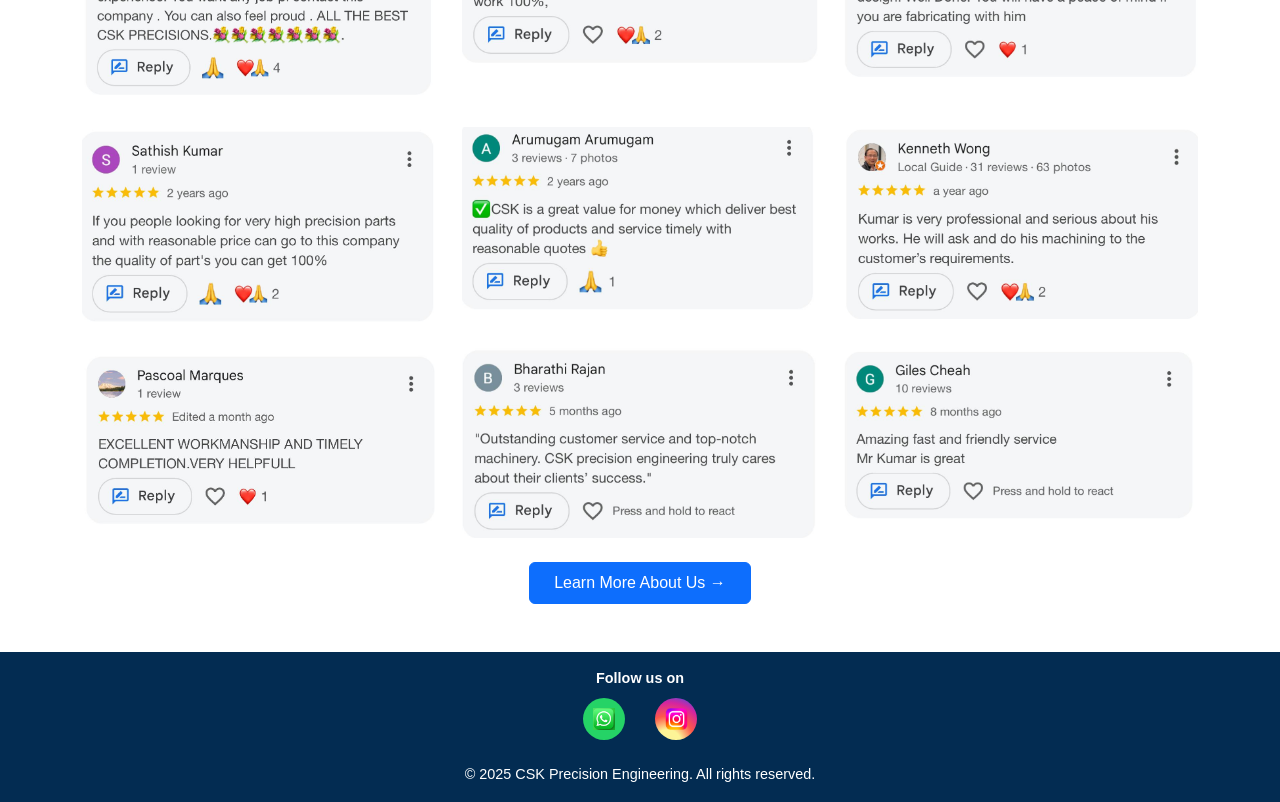
==== commit 04b1ae79: "wording change" ====
--- a/index.html
+++ b/index.html
@@ -73,7 +73,7 @@
                         <h1 class="fw-bold idx-bg">Precision Machining</h1>
                         <p class="d-none d-md-block">
                             <span class="idx-bg"> High accuracy components for industrial applications.</span>
-                           
+
                         </p>
                         <a href="contact.html" class="btn btn-cta btn-blue">
                             Get a Free Quote →
@@ -89,7 +89,7 @@
                         <h1 class="fw-bold idx-bg">Industrial Machining</h1>
                         <p class="d-none d-md-block">
                             <span class="idx-bg">Precision engineering for industrial applications.</span>
-                            
+
                         </p>
                         <a href="services.html" class="btn btn-cta btn-blue">
                             View Services →
@@ -212,7 +212,8 @@
                         <br>
 
                         <p class="mb-0">
-                            Tight tolerances, consistent accuracy, and strict quality control for every job.
+                            Precision-machined stainless steel components produced to tight tolerances,
+                            with consistent accuracy and strict quality control on every job.
                         </p>
                     </div>
                 </div>
@@ -255,8 +256,8 @@
                         </div>
                         <br>
                         <p class="mb-0">
-                            Efficient machining and repair services to minimise operational downtime.
-                        </p>
+                            Reliable brass machining and repair services,
+                            focused on precision, durability, and reducing operational downtime. </p>
                     </div>
                 </div>
 
@@ -313,8 +314,8 @@
                         </div>
                         <br>
                         <p class="mb-0">
-                            Proven experience supporting industrial, marine, and engineering projects.
-                        </p>
+                            High-quality Delrin components machined for reliability, repeatability, and performance
+                            across industrial and marine applications. </p>
                     </div>
                 </div>
             </div>
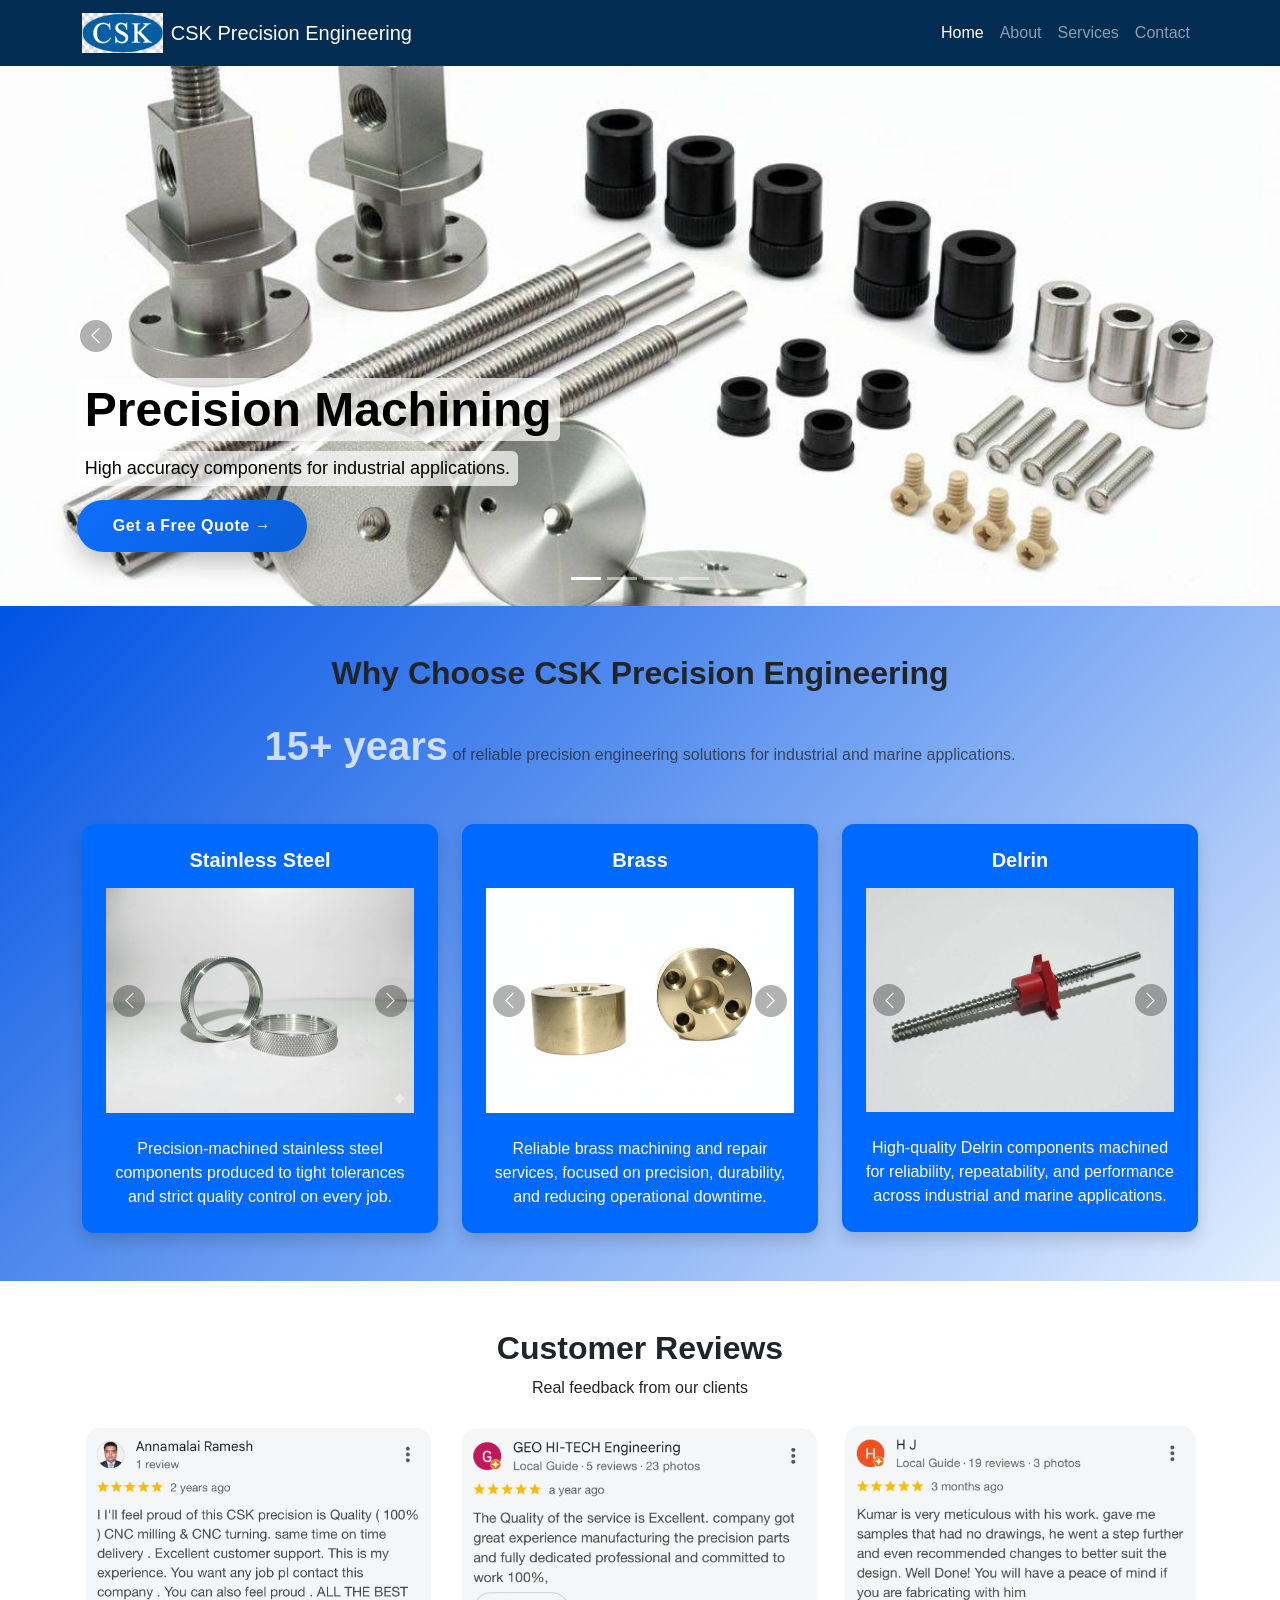
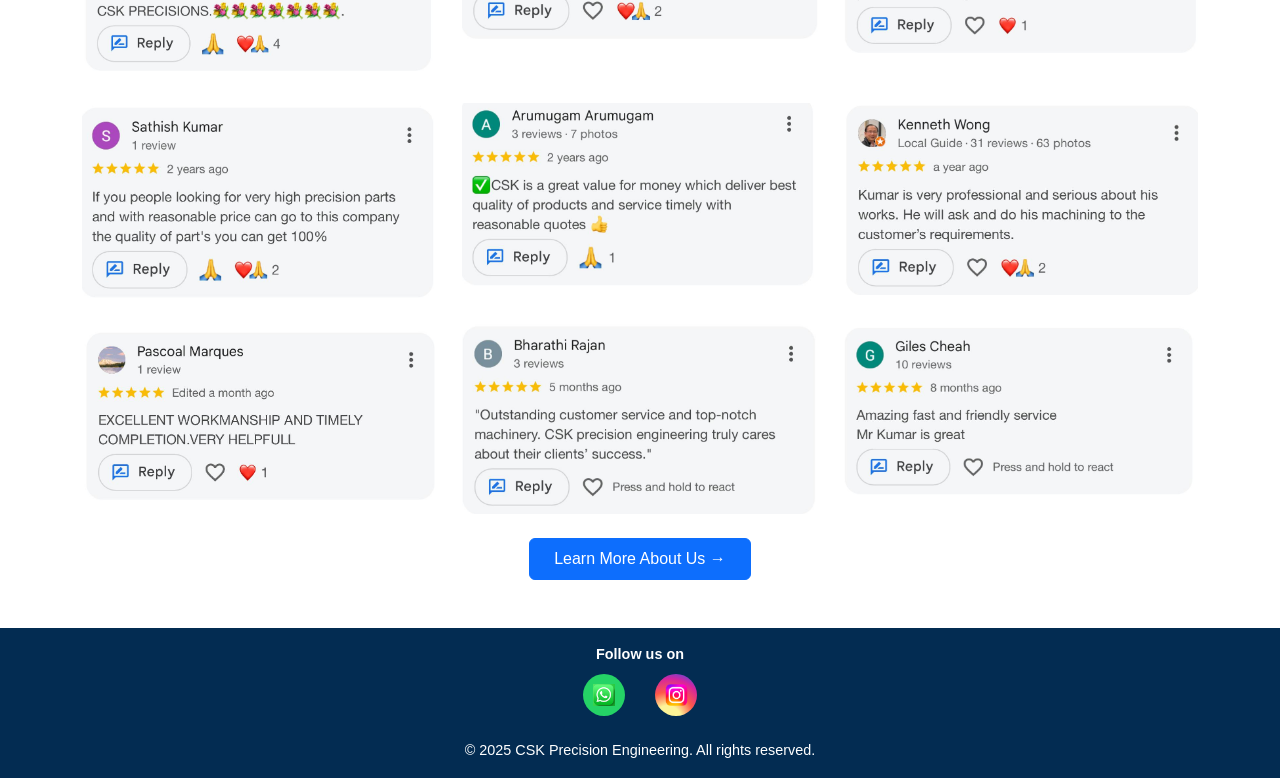
==== commit 78a91f31: "m" ====
--- a/index.html
+++ b/index.html
@@ -212,8 +212,7 @@
                         <br>
 
                         <p class="mb-0">
-                            Precision-machined stainless steel components produced to tight tolerances,
-                            with consistent accuracy and strict quality control on every job.
+                            Precision-machined stainless steel components produced to tight tolerances and strict quality control on every job.
                         </p>
                     </div>
                 </div>
